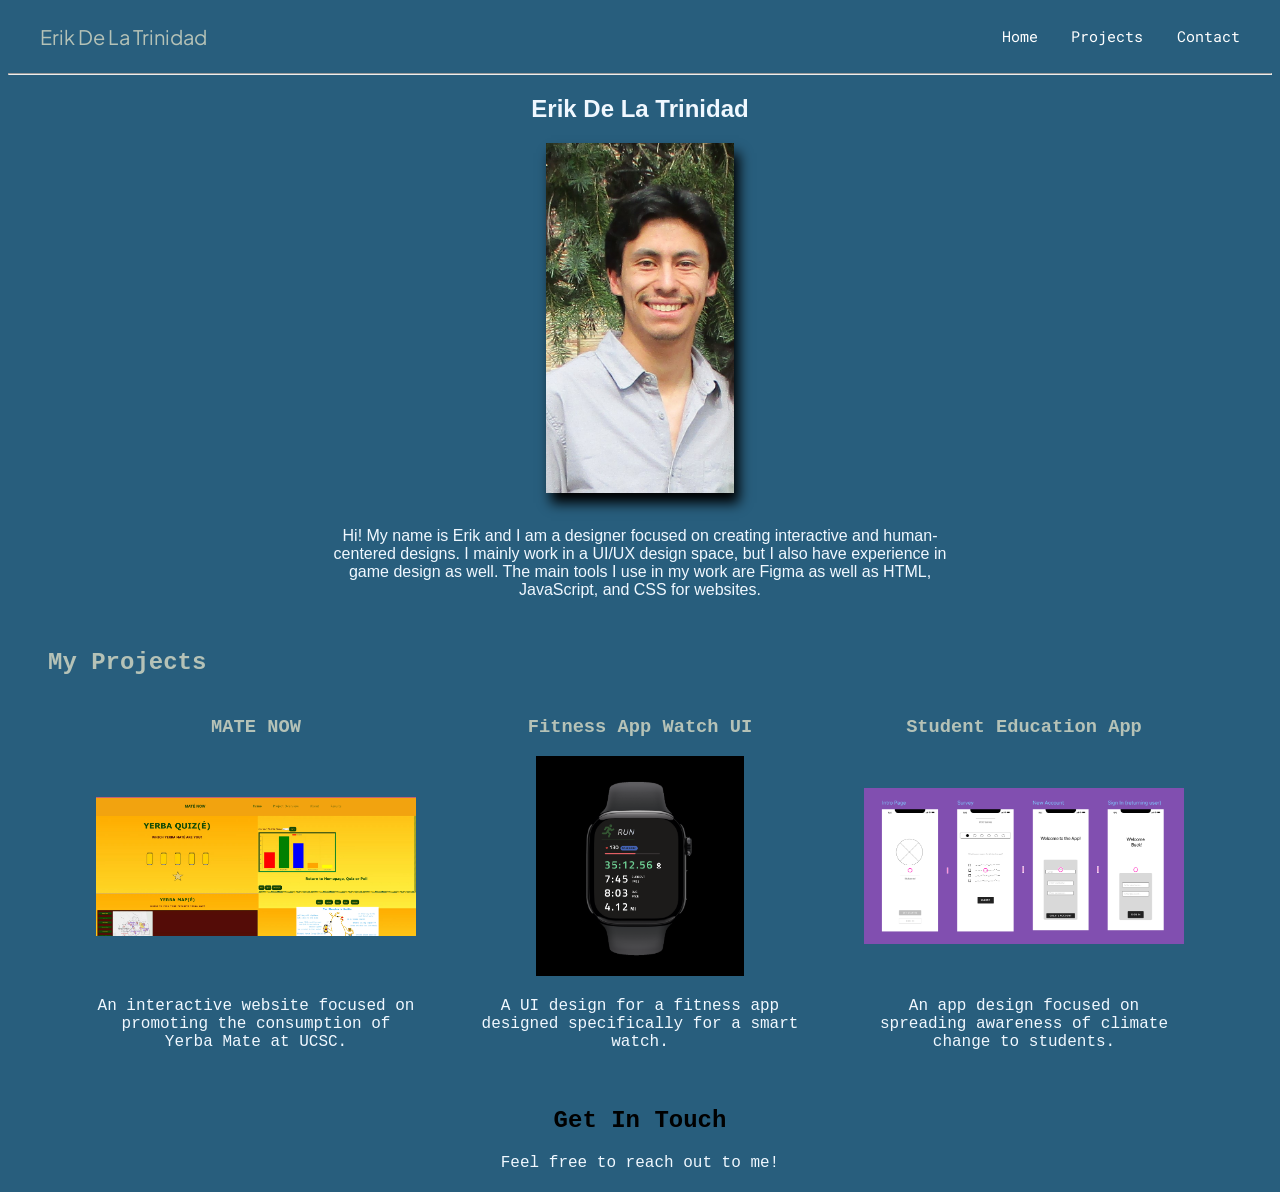
==== homepage.html @ d6d3dbf6 "Initial commit" ====
<!DOCTYPE html>
<html lang="en">
<head>
  <meta charset="UTF-8">
  <meta name="viewport" content="width=device-width, initial-scale=1.0">
  <title>My Portfolio</title>

<link rel="preconnect" href="https://fonts.googleapis.com">
<link rel="preconnect" href="https://fonts.gstatic.com" crossorigin>
<link href="https://fonts.googleapis.com/css2?family=Roboto+Mono:ital,wght@0,100..700;1,100..700&display=swap" rel="stylesheet">

<link rel="preconnect" href="https://fonts.googleapis.com">
<link rel="preconnect" href="https://fonts.gstatic.com" crossorigin>
<link href="https://fonts.googleapis.com/css2?family=Plus+Jakarta+Sans:ital,wght@0,200..800;1,200..800&display=swap" rel="stylesheet">

  <link rel="stylesheet" href="main.css">
  <script src="index.js"></script>
  
</head>
<body>
  <header>
    <nav>
      <div class="logo">Erik De La Trinidad</div>
      <div>
        <a href="#home">Home</a>
        <a href="#projects">Projects</a>
        <a href="#contact">Contact</a>
      </div>
    </nav>
  </header>
  <hr>
  

  <section class="intro" id="home">
    <h1>Erik De La Trinidad</h1>
    <img class="image" src="img/headshot.JPG">
    <p>Hi! My name is Erik and I am a designer focused on creating interactive and human-centered designs. I mainly work in a UI/UX design space, but I also have experience in game design as well. The main tools I use in my work are Figma as well as HTML, JavaScript, and CSS for websites.
    </p>
  </section>

  <section class="sectioncontainer" id="projects">
    <h2 id="projecttext">My Projects</h2>
    <div class="projects">
      <div class="project-card">
        <h3>MATE NOW</h3>
        <a href="project1.html">
          <img class="projectimg" src="img/Yerbaimage.png" alt="Mate Now project image">
        </a>
        <p>An interactive website focused on promoting the consumption of Yerba Mate at UCSC.</p>
      </div>
      <div class="project-card">
        <h3>Fitness App Watch UI</h3>
        <a href="project2.html">
          <img class="projectimg" src="img/smartwatch.png" alt="Fitness App Watch UI project image">
        </a>
        <p>A UI design for a fitness app designed specifically for a smart watch.</p>
      </div>
      <div class="project-card">
        <h3>Student Education App</h3>
        <a href="project3.html">
          <img class="projectimg" src="img/ucscproject.png" id="ucsc" alt="Student Education App project image">
        </a>
        <p>An app design focused on spreading awareness of climate change to students.</p>
      </div>
    </div>
  </section>

  <section class="sectioncontainer" id="contact">
    <h2>Get In Touch</h2>
    <p>Feel free to reach out to me!</p>
  </section>

  <footer>

  </footer>
</body>
</html>
---- main.css ----
html {
  scroll-behavior: smooth;
}

nav {
  display: flex;
  justify-content: space-between;
  align-items: center;
  padding: 1rem 2rem;
  color: #b5c2b7;
}

nav a {
  color: white;
  text-decoration: none;
  margin-left: 1.5rem;
  font-family: 'Roboto Mono', monospace;
  font-size: 0.95rem;
  transition: color 0.2s ease;
}

nav a:hover {
  color:black;
}

body {
  background-color: #285e7d;
  font-family: 'Segoe UI', monospace;
}

.logo {
  font-family: 'Plus Jakarta Sans', 'Segoe UI', Tahoma, Geneva, Verdana, sans-serif;
  font-size: 20px;
  padding-right: 30px;
}

.intro {
  color: aliceblue;
  font-family: 'Segoe UI', Tahoma, Geneva, Verdana, sans-serif;
  text-align: center;
}

.intro p {
  padding: 30px;
  max-width: 650px;
  margin: 0 auto;
}

.image {
  max-height: 350px;
  max-width: 350px;
  box-shadow: 5px 10px 12px black;
}

.projectimg {
  width: 100%;
  height: 220px;       /* Forces every image area to be the exact same height */
  object-fit: contain;  /* Prevents stretching; keeps the entire screenshot visible */
  border-radius: 12px;
}


.projects {
  display: flex;
  gap: 1.5rem;
  justify-content: center;
  flex-wrap: wrap;
  padding: 0;
  margin: 0 auto;
}

.project-card {
  border-radius: 18px;
  padding: 1.25rem;
  max-width: 320px;
  text-align: center;
}

.project-card h3 {
  margin-top: 0;
  font-weight: bold;
}

.sectioncontainer {
  color: #b5c2b7;
}

.sectioncontainer p {
  color:aliceblue;
}

.sectioncontainer a {
  transition: opacity 0.25s ease;
}

.sectioncontainer a:hover {
  opacity: 0.5;
}

#projecttext {
  margin-left: 40px;
  text-align: left;
}

#contact {
  color:black;
  text-align: center;
}
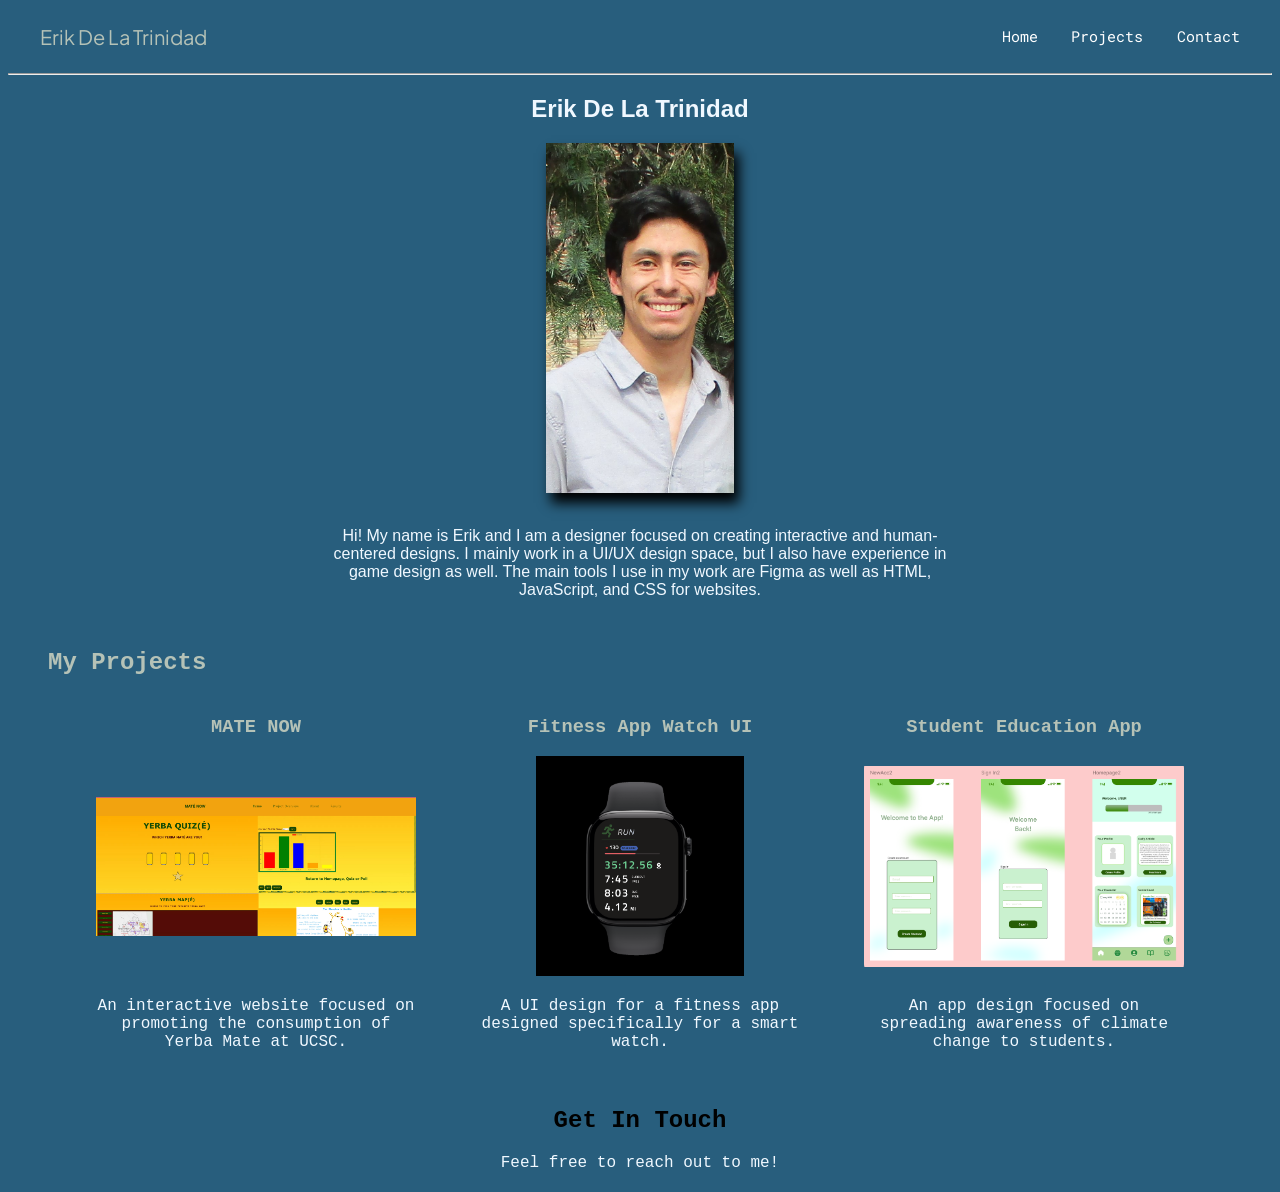
==== commit 4feb11f3: "change image" ====
--- a/homepage.html
+++ b/homepage.html
@@ -58,7 +58,7 @@
       <div class="project-card">
         <h3>Student Education App</h3>
         <a href="project3.html">
-          <img class="projectimg" src="img/ucscproject.png" id="ucsc" alt="Student Education App project image">
+          <img class="projectimg" src="img/ucscproject2.png" id="ucsc" alt="Student Education App project image">
         </a>
         <p>An app design focused on spreading awareness of climate change to students.</p>
       </div>
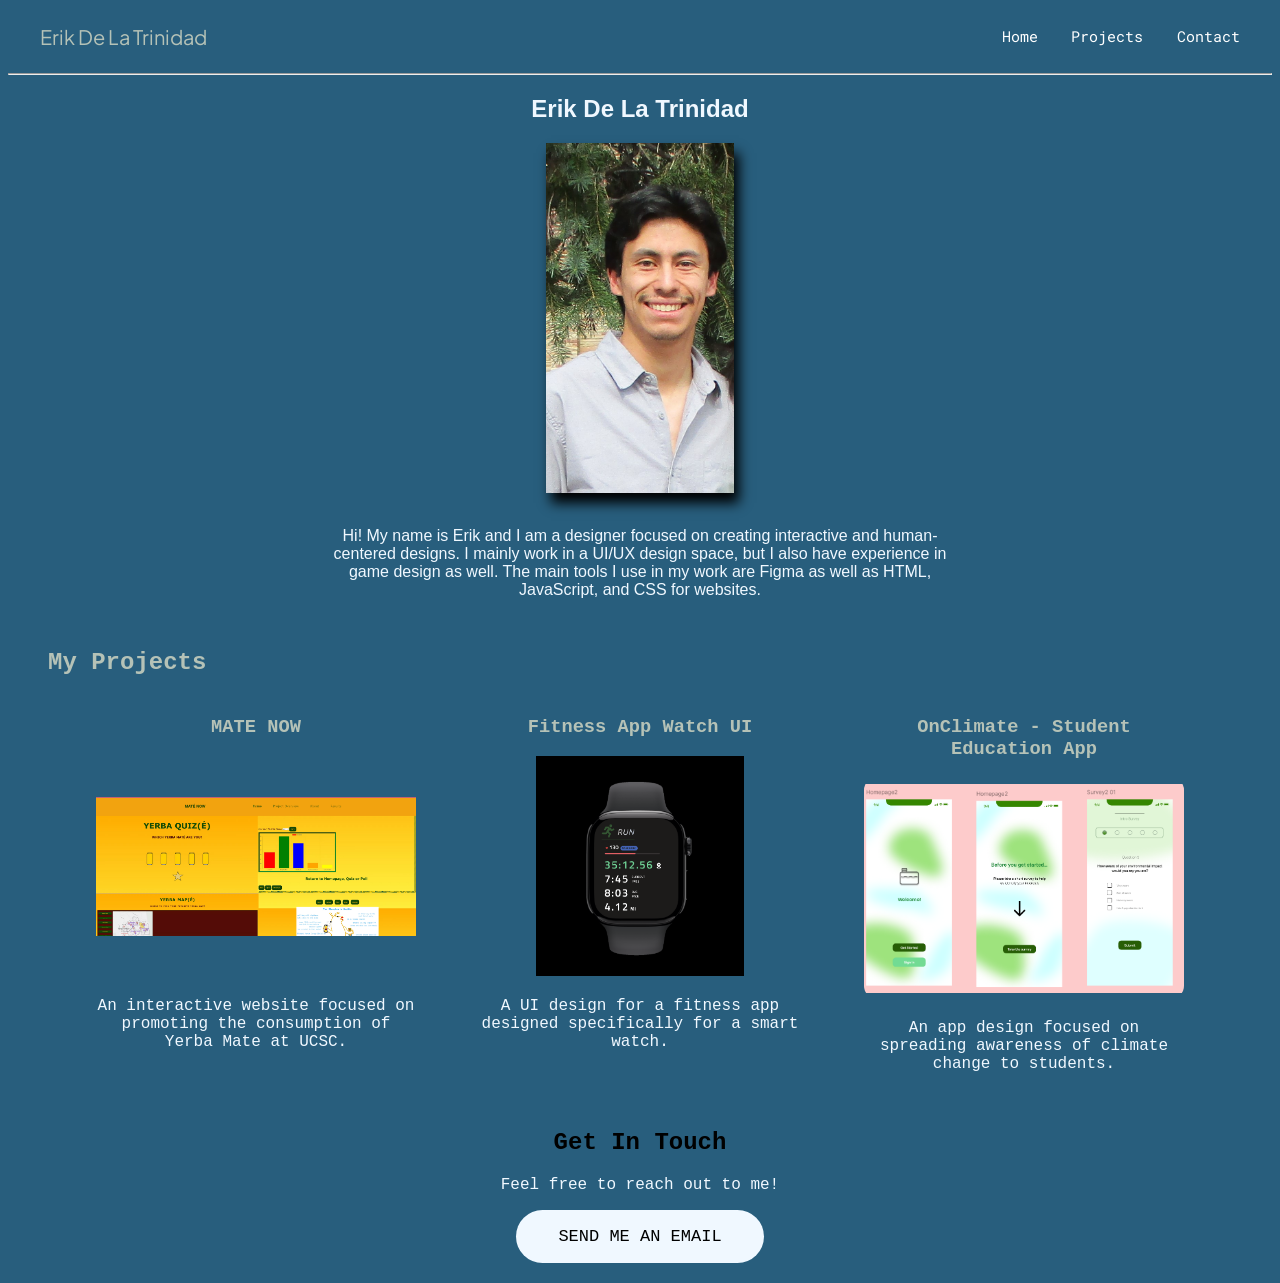
==== commit 720f937c: "basic done" ====
--- a/homepage.html
+++ b/homepage.html
@@ -56,9 +56,9 @@
         <p>A UI design for a fitness app designed specifically for a smart watch.</p>
       </div>
       <div class="project-card">
-        <h3>Student Education App</h3>
+        <h3>OnClimate - Student Education App </h3>
         <a href="project3.html">
-          <img class="projectimg" src="img/ucscproject2.png" id="ucsc" alt="Student Education App project image">
+          <img class="projectimg" src="img/ucscprojectimg2.png" id="ucsc" alt="Student Education App project image">
         </a>
         <p>An app design focused on spreading awareness of climate change to students.</p>
       </div>
@@ -68,6 +68,7 @@
   <section class="sectioncontainer" id="contact">
     <h2>Get In Touch</h2>
     <p>Feel free to reach out to me!</p>
+    <p><a href="https://mail.google.com/mail/?view=cm&fs=1&to=dltrinidad.erik@gmail.com" target="_blank" rel="noopener">Send me an email</a></p>
   </section>
 
   <footer>
--- a/main.css
+++ b/main.css
@@ -105,4 +105,122 @@
 #contact {
   color:black;
   text-align: center;
-}+}
+
+#contact a {
+  position: relative;
+  font-size: 17px;
+  text-transform: uppercase;
+  text-decoration: none;
+  padding: 1em 2.5em;
+  display: inline-block;
+  cursor: pointer;
+  border-radius: 6em;
+  transition: all 0.2s;
+  border: none;
+  font-family: inherit;
+  font-weight: 500;
+  color: black;
+  background-color: aliceblue;
+}
+
+#contact a:hover {
+  transform: translateY(-3px);
+  box-shadow: 0 10px 20px rgba(0, 0, 0, 0.2);
+}
+
+
+/* For project3 page */
+.image-first-row {
+  display: flex;
+  gap: 10rem;
+  justify-content: center;
+  max-height: 600px;
+  align-items: flex-start;
+  padding-top: 30px;
+  padding-bottom: 30px;
+}
+
+.image-second-row {
+  display: flex;
+  gap: 2rem;
+  justify-content: center;
+  align-items: flex-start;
+  padding-top: 30px;
+  padding-bottom: 30px;
+}
+
+.project3img {
+  object-fit: contain;  /* ← move here, onto the element itself */
+  max-height: 600px;
+  width: auto;
+}
+
+.img-wrap {
+  width: 500px;
+  height: 350px;
+}
+
+.img-wrap img {
+  width: 100%;
+  height: 100%;
+  object-fit: contain;
+  display: block;
+}
+
+#headerp3 {
+  text-align: center;
+  margin: 0 auto;
+  padding-bottom: 30px;
+  padding-top: 30px;
+  color: aliceblue;
+}
+
+.description3 {
+  text-align: center;
+}
+
+.role3 {
+  display: flex;
+  justify-content: center;
+  align-items: center;
+  gap: 0.5rem;
+  margin-bottom: 1rem;
+}
+
+.description3 p {
+  margin: 0;
+  text-align: center;
+  border: 2px solid grey;
+  border-radius: 10px;
+  padding: 1.25rem;
+  margin: 0 auto;
+  max-width: 900px;
+  background-color: rgba(255, 255, 255, 0.05);
+  color: aliceblue;
+}
+
+/* Watch UI page */
+.watchuiimage {
+  display: flex;
+  gap: 5rem;
+  justify-content: center;
+  max-height: 600px;
+  align-items: flex-start;
+  padding-top: 30px;
+  padding-bottom: 30px;
+}
+
+#headerp2 {
+  text-align: center;
+  margin: 0 auto;
+  padding-bottom: 30px;
+  padding-top: 30px;
+  color: aliceblue;
+}
+
+/* Yerba Mate Page */
+.mateimage {
+  width: 400px;
+  height: auto;
+}
